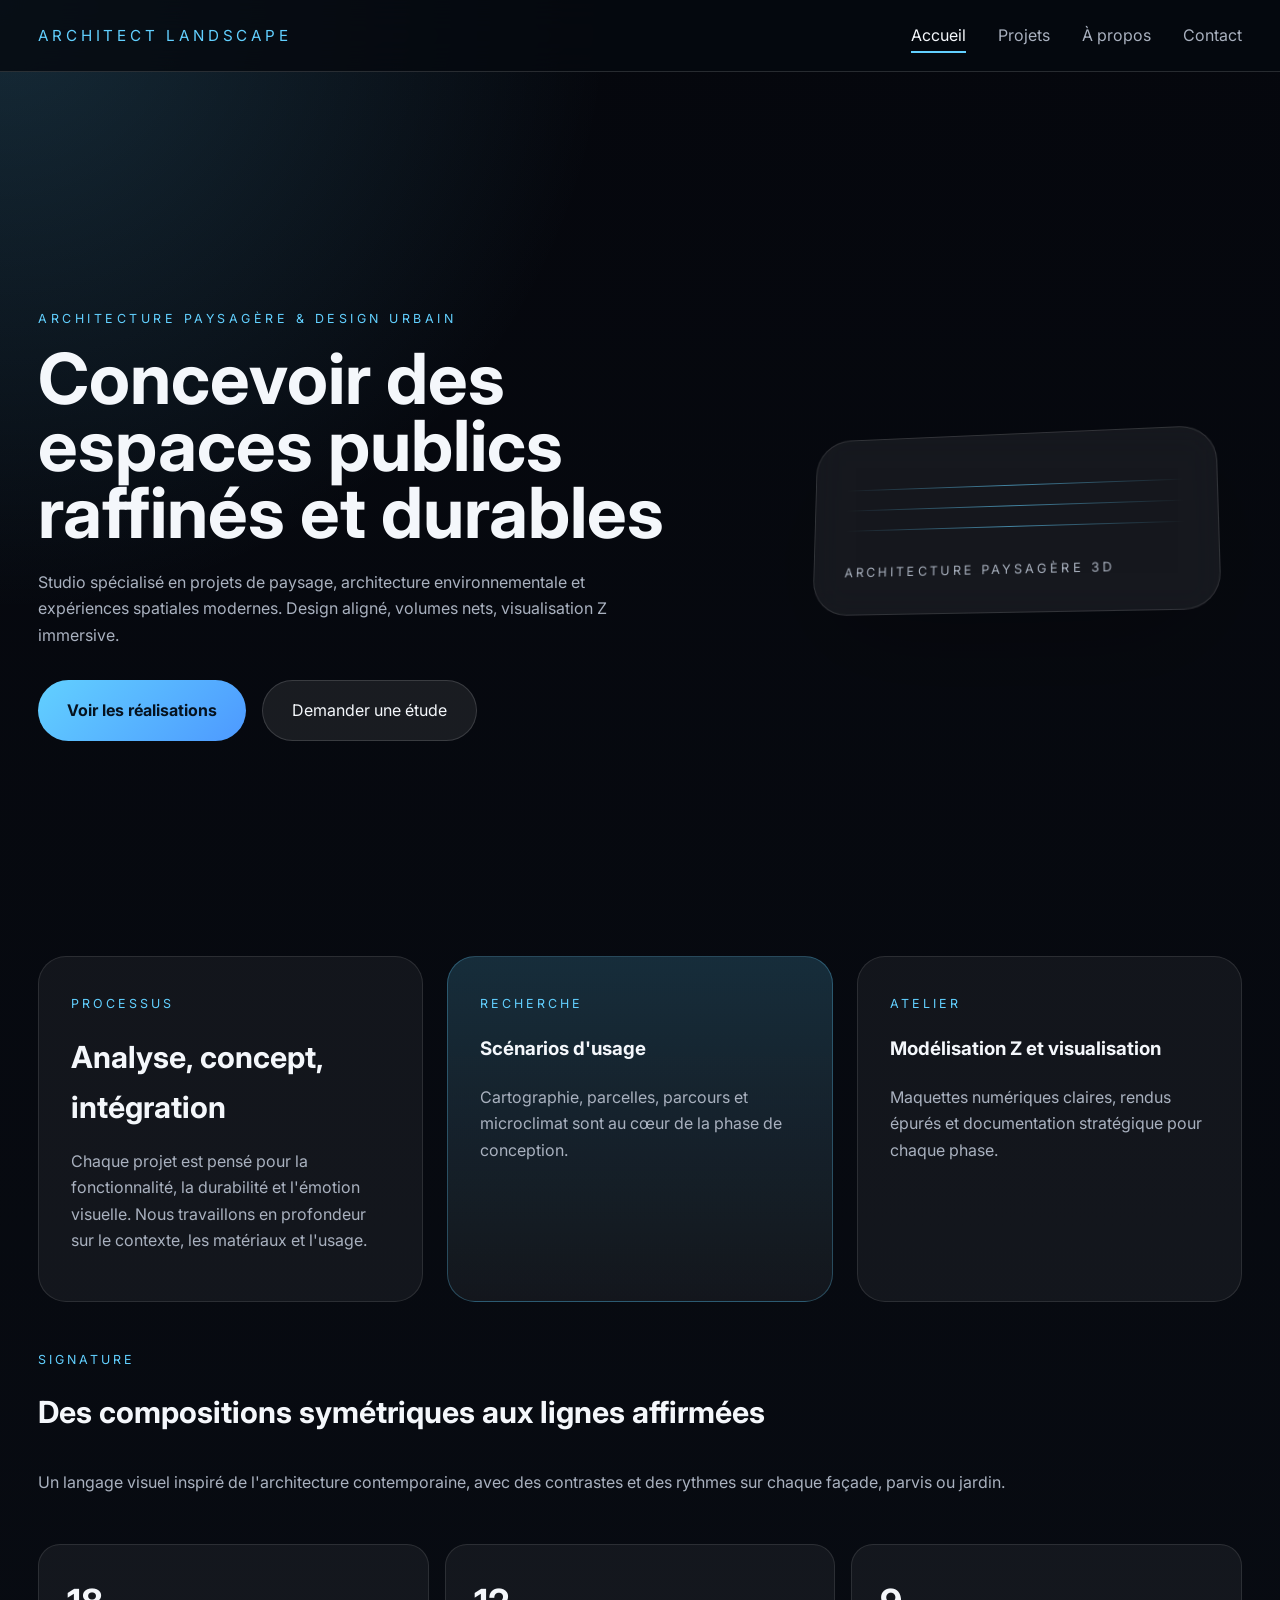
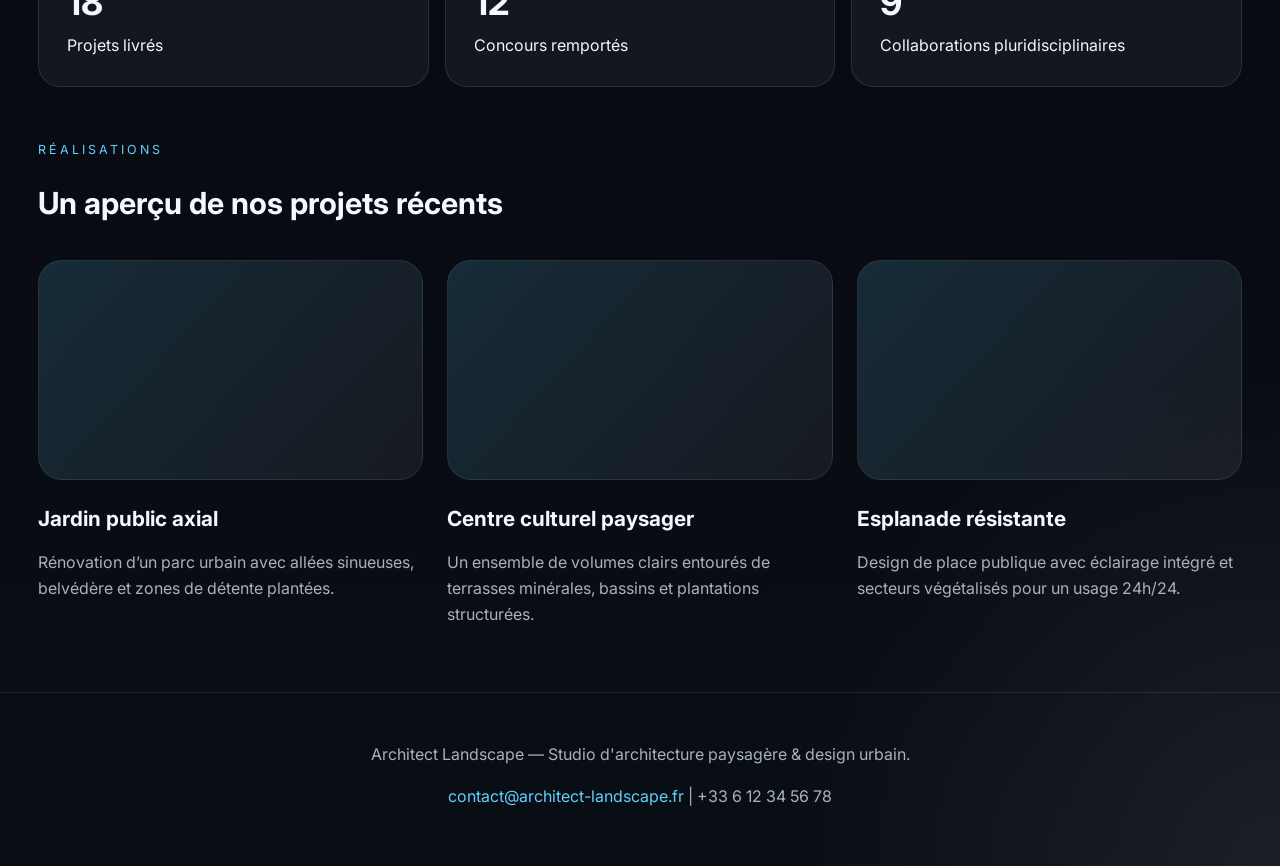
==== index.html @ 23eb5642 "Refonte portfolio Architect Landscape: design moderne, pages d'accueil, projets, à propos et contact" ====
<!DOCTYPE html>
<html lang="fr">
<head>
  <meta charset="UTF-8" />
  <meta name="viewport" content="width=device-width, initial-scale=1.0" />
  <title>Architect Landscape | Portfolio</title>
  <link rel="preconnect" href="https://fonts.googleapis.com" />
  <link rel="preconnect" href="https://fonts.gstatic.com" crossorigin />
  <link href="https://fonts.googleapis.com/css2?family=Inter:wght@400;500;600;700;800&display=swap" rel="stylesheet" />
  <link rel="stylesheet" href="css/style.css" />
</head>
<body>
  <header class="topbar">
    <div class="logo">Architect Landscape</div>
    <nav class="nav">
      <button class="nav-toggle" aria-label="Ouvrir le menu">Menu</button>
      <ul class="nav-links">
        <li><a href="index.html" class="active">Accueil</a></li>
        <li><a href="projets.html">Projets</a></li>
        <li><a href="about.html">À propos</a></li>
        <li><a href="contact.html">Contact</a></li>
      </ul>
    </nav>
  </header>

  <main>
    <section class="hero">
      <div class="hero-copy">
        <span class="eyebrow">Architecture paysagère & design urbain</span>
        <h1>Concevoir des espaces publics raffinés et durables</h1>
        <p>Studio spécialisé en projets de paysage, architecture environnementale et expériences spatiales modernes. Design aligné, volumes nets, visualisation Z immersive.</p>
        <div class="hero-actions">
          <a href="projets.html" class="btn btn-primary">Voir les réalisations</a>
          <a href="contact.html" class="btn btn-secondary">Demander une étude</a>
        </div>
      </div>

      <div class="hero-visual">
        <div class="visual-card glass-panel">
          <div class="visual-slice slice-top"></div>
          <div class="visual-slice slice-middle"></div>
          <div class="visual-slice slice-bottom"></div>
          <div class="visual-credits">Architecture paysagère 3D</div>
        </div>
      </div>
    </section>

    <section class="section section-grid">
      <div class="section-card">
        <span class="section-label">Processus</span>
        <h2>Analyse, concept, intégration</h2>
        <p>Chaque projet est pensé pour la fonctionnalité, la durabilité et l'émotion visuelle. Nous travaillons en profondeur sur le contexte, les matériaux et l'usage.</p>
      </div>
      <div class="section-card highlight">
        <span class="section-label">Recherche</span>
        <h3>Scénarios d'usage</h3>
        <p>Cartographie, parcelles, parcours et microclimat sont au cœur de la phase de conception.</p>
      </div>
      <div class="section-card">
        <span class="section-label">Atelier</span>
        <h3>Modélisation Z et visualisation</h3>
        <p>Maquettes numériques claires, rendus épurés et documentation stratégique pour chaque phase.</p>
      </div>
    </section>

    <section class="section section-highlight">
      <div class="section-intro">
        <span class="section-label">Signature</span>
        <h2>Des compositions symétriques aux lignes affirmées</h2>
        <p>Un langage visuel inspiré de l'architecture contemporaine, avec des contrastes et des rythmes sur chaque façade, parvis ou jardin.</p>
      </div>
      <div class="stats-grid">
        <div class="stat-card">
          <strong>18</strong>
          <span>Projets livrés</span>
        </div>
        <div class="stat-card">
          <strong>12</strong>
          <span>Concours remportés</span>
        </div>
        <div class="stat-card">
          <strong>9</strong>
          <span>Collaborations pluridisciplinaires</span>
        </div>
      </div>
    </section>

    <section class="section section-preview">
      <div class="section-header">
        <span class="section-label">Réalisations</span>
        <h2>Un aperçu de nos projets récents</h2>
      </div>
      <div class="preview-grid">
        <article class="preview-card">
          <div class="card-image"></div>
          <div class="card-content">
            <h3>Jardin public axial</h3>
            <p>Rénovation d’un parc urbain avec allées sinueuses, belvédère et zones de détente plantées.</p>
          </div>
        </article>
        <article class="preview-card">
          <div class="card-image"></div>
          <div class="card-content">
            <h3>Centre culturel paysager</h3>
            <p>Un ensemble de volumes clairs entourés de terrasses minérales, bassins et plantations structurées.</p>
          </div>
        </article>
        <article class="preview-card">
          <div class="card-image"></div>
          <div class="card-content">
            <h3>Esplanade résistante</h3>
            <p>Design de place publique avec éclairage intégré et secteurs végétalisés pour un usage 24h/24.</p>
          </div>
        </article>
      </div>
    </section>
  </main>

  <footer class="footer">
    <p>Architect Landscape — Studio d'architecture paysagère & design urbain.</p>
    <p><a href="contact.html">contact@architect-landscape.fr</a> | +33 6 12 34 56 78</p>
  </footer>

  <script src="js/script.js"></script>
</body>
</html>
---- css/style.css ----
:root {
  color-scheme: dark;
  --bg: #06090f;
  --surface: rgba(255, 255, 255, 0.07);
  --surface-strong: rgba(255, 255, 255, 0.12);
  --text: #f4f7fb;
  --muted: #a9b1bf;
  --accent: #62d0ff;
  --accent-soft: rgba(98, 208, 255, 0.16);
  --border: rgba(255, 255, 255, 0.14);
  --shadow: 0 34px 120px rgba(0, 0, 0, 0.25);
  font-family: 'Inter', system-ui, sans-serif;
}

* {
  box-sizing: border-box;
}

html {
  scroll-behavior: smooth;
}

body {
  margin: 0;
  min-height: 100vh;
  background: radial-gradient(circle at top left, rgba(98, 208, 255, 0.18), transparent 22%),
    radial-gradient(circle at bottom right, rgba(255, 255, 255, 0.08), transparent 18%),
    linear-gradient(180deg, #05070d 0%, #090d14 100%);
  color: var(--text);
  line-height: 1.65;
}

img {
  display: block;
  max-width: 100%;
}

button,
input,
textarea,
a {
  font: inherit;
}

a {
  color: inherit;
  text-decoration: none;
}

button {
  border: none;
  cursor: pointer;
}

.topbar {
  position: sticky;
  top: 0;
  z-index: 20;
  display: flex;
  justify-content: space-between;
  align-items: center;
  gap: 1rem;
  padding: 1.4rem 2.4rem;
  backdrop-filter: blur(18px);
  background: rgba(6, 9, 15, 0.82);
  border-bottom: 1px solid var(--border);
}

.logo {
  font-size: 0.95rem;
  letter-spacing: 0.25em;
  text-transform: uppercase;
  color: var(--accent);
}

.nav {
  display: flex;
  align-items: center;
  gap: 1rem;
}

.nav-toggle {
  display: none;
  padding: 0.8rem 1rem;
  background: rgba(255, 255, 255, 0.08);
  color: var(--text);
  border-radius: 999px;
}

.nav-links {
  display: flex;
  align-items: center;
  gap: 2rem;
  list-style: none;
  margin: 0;
  padding: 0;
}

.nav-links a {
  position: relative;
  color: var(--muted);
  transition: color 0.3s ease;
}

.nav-links a:hover,
.nav-links a.active {
  color: var(--text);
}

.nav-links a.active::after,
.nav-links a:hover::after {
  content: '';
  position: absolute;
  left: 0;
  right: 0;
  bottom: -0.5rem;
  height: 2px;
  background: var(--accent);
}

main {
  padding: 2rem 2.4rem 4rem;
}

.hero,
.page-hero {
  display: grid;
  grid-template-columns: 1.2fr 0.8fr;
  align-items: center;
  gap: 3rem;
  min-height: calc(100vh - 96px);
  padding-top: 2rem;
}

.hero-copy {
  max-width: 640px;
}

.hero h1,
.page-hero h1 {
  font-size: clamp(2.8rem, 6vw, 4.4rem);
  line-height: 0.95;
  margin: 1rem 0 1.4rem;
}

.eyebrow {
  display: inline-block;
  text-transform: uppercase;
  letter-spacing: 0.28em;
  color: var(--accent);
  font-size: 0.78rem;
}

.hero p,
.page-hero p {
  color: var(--muted);
  max-width: 42rem;
}

.hero-actions {
  display: flex;
  flex-wrap: wrap;
  gap: 1rem;
  margin-top: 2rem;
}

.btn {
  display: inline-flex;
  align-items: center;
  justify-content: center;
  padding: 1rem 1.8rem;
  border-radius: 999px;
  transition: transform 0.3s ease, box-shadow 0.3s ease;
}

.btn:hover {
  transform: translateY(-2px);
}

.btn-primary {
  background: linear-gradient(135deg, var(--accent), #4d99ff);
  color: #06121f;
  font-weight: 700;
}

.btn-secondary {
  background: rgba(255, 255, 255, 0.08);
  border: 1px solid rgba(255, 255, 255, 0.14);
  color: var(--text);
}

.hero-visual {
  display: flex;
  justify-content: center;
  align-items: center;
}

.visual-card {
  position: relative;
  width: min(100%, 410px);
  padding: 2rem;
  border-radius: 36px;
  background: linear-gradient(180deg, rgba(7, 10, 16, 0.96), rgba(7, 10, 16, 0.7));
  border: 1px solid rgba(255, 255, 255, 0.12);
  box-shadow: var(--shadow);
  transform: perspective(1200px) rotateX(10deg) rotateY(-10deg);
}

.visual-slice {
  height: 1px;
  margin: 1.25rem 0;
  background: linear-gradient(90deg, transparent, rgba(98, 208, 255, 0.6), transparent);
}

.visual-credits {
  margin-top: 2rem;
  text-transform: uppercase;
  letter-spacing: 0.24em;
  font-size: 0.8rem;
  color: var(--muted);
}

.glass-panel {
  background: rgba(255, 255, 255, 0.06);
  border: 1px solid rgba(255, 255, 255, 0.12);
  backdrop-filter: blur(18px);
}

.section {
  margin-top: 3rem;
}

.section-grid {
  display: grid;
  grid-template-columns: repeat(3, minmax(0, 1fr));
  gap: 1.5rem;
}

.section-card,
.about-card,
.project-card,
.contact-details {
  padding: 2rem;
  border-radius: 28px;
  background: rgba(255, 255, 255, 0.05);
  border: 1px solid rgba(255, 255, 255, 0.1);
}

.highlight {
  background: linear-gradient(180deg, rgba(98, 208, 255, 0.18), rgba(255, 255, 255, 0.05));
  border-color: rgba(98, 208, 255, 0.28);
}

.section-label {
  display: inline-flex;
  text-transform: uppercase;
  letter-spacing: 0.24em;
  color: var(--accent);
  font-size: 0.78rem;
}

.section h2,
.project-card h3,
.about-card h2,
.contact-details h2 {
  margin: 1rem 0 1rem;
  font-size: 1.9rem;
}

.section p,
.project-card p,
.about-card p {
  color: var(--muted);
}

.stats-grid {
  display: grid;
  grid-template-columns: repeat(3, minmax(0, 1fr));
  gap: 1rem;
  margin-top: 2rem;
}

.stat-card {
  padding: 1.75rem;
  border-radius: 22px;
  background: rgba(255, 255, 255, 0.05);
  border: 1px solid rgba(255, 255, 255, 0.1);
}

.stat-card strong {
  display: block;
  font-size: 2.25rem;
  color: var(--text);
}

.preview-grid,
.projects-grid {
  display: grid;
  grid-template-columns: repeat(3, minmax(0, 1fr));
  gap: 1.5rem;
  margin-top: 2rem;
}

.preview-card,
.project-card {
  overflow: hidden;
  display: flex;
  flex-direction: column;
  gap: 1.4rem;
  min-height: 340px;
}

.card-image,
.project-media {
  min-height: 220px;
  background: linear-gradient(135deg, rgba(98, 208, 255, 0.16), rgba(255, 255, 255, 0.06));
  border-radius: 24px;
  border: 1px solid rgba(255, 255, 255, 0.08);
}

.card-content h3,
.project-body h3 {
  margin: 0;
  font-size: 1.3rem;
}

.card-content p,
.project-body p {
  margin: 0.75rem 0 0;
  color: var(--muted);
}

.section-feature,
.section-contact,
.section-team {
  margin-top: 3rem;
  display: grid;
  grid-template-columns: 1.1fr 0.9fr;
  gap: 2rem;
}

.section-intro {
  display: flex;
  flex-direction: column;
  justify-content: center;
}

.contact-form {
  display: grid;
  gap: 1rem;
}

.contact-form label {
  display: grid;
  gap: 0.75rem;
  color: var(--text);
}

.contact-form input,
.contact-form textarea {
  background: rgba(255, 255, 255, 0.05);
  border: 1px solid rgba(255, 255, 255, 0.12);
  border-radius: 18px;
  color: var(--text);
  padding: 1rem 1.1rem;
  outline: none;
}

.contact-form input::placeholder,
.contact-form textarea::placeholder {
  color: rgba(255, 255, 255, 0.45);
}

.footer {
  padding: 2rem 2.4rem 2.5rem;
  text-align: center;
  border-top: 1px solid rgba(255, 255, 255, 0.08);
  color: var(--muted);
}

.footer a {
  color: var(--accent);
}

.page-hero {
  padding: 6rem 0 4rem;
  min-height: 55vh;
  border-radius: 36px;
  background: rgba(255, 255, 255, 0.05);
  border: 1px solid rgba(255, 255, 255, 0.1);
}

.page-hero-light {
  background: rgba(255, 255, 255, 0.09);
  color: var(--text);
}

.page-hero-dark {
  background: linear-gradient(180deg, rgba(5, 6, 11, 0.95), rgba(4, 7, 12, 0.92));
}

@media (max-width: 1100px) {
  .hero,
  .section-feature,
  .page-hero,
  .section-team {
    grid-template-columns: 1fr;
  }

  .section-grid,
  .stats-grid,
  .preview-grid,
  .projects-grid {
    grid-template-columns: 1fr;
  }
}

@media (max-width: 780px) {
  .topbar {
    flex-wrap: wrap;
    padding: 1rem 1.5rem;
  }

  .nav-toggle {
    display: inline-flex;
  }

  .nav-links {
    display: none;
    width: 100%;
    flex-direction: column;
    gap: 0.8rem;
    margin-top: 1rem;
  }

  .nav-links.show {
    display: flex;
  }

  .topbar {
    justify-content: space-between;
  }

  main {
    padding: 1.5rem 1.5rem 3rem;
  }

  .hero h1,
  .page-hero h1 {
    font-size: clamp(2.4rem, 8vw, 3.2rem);
  }
}
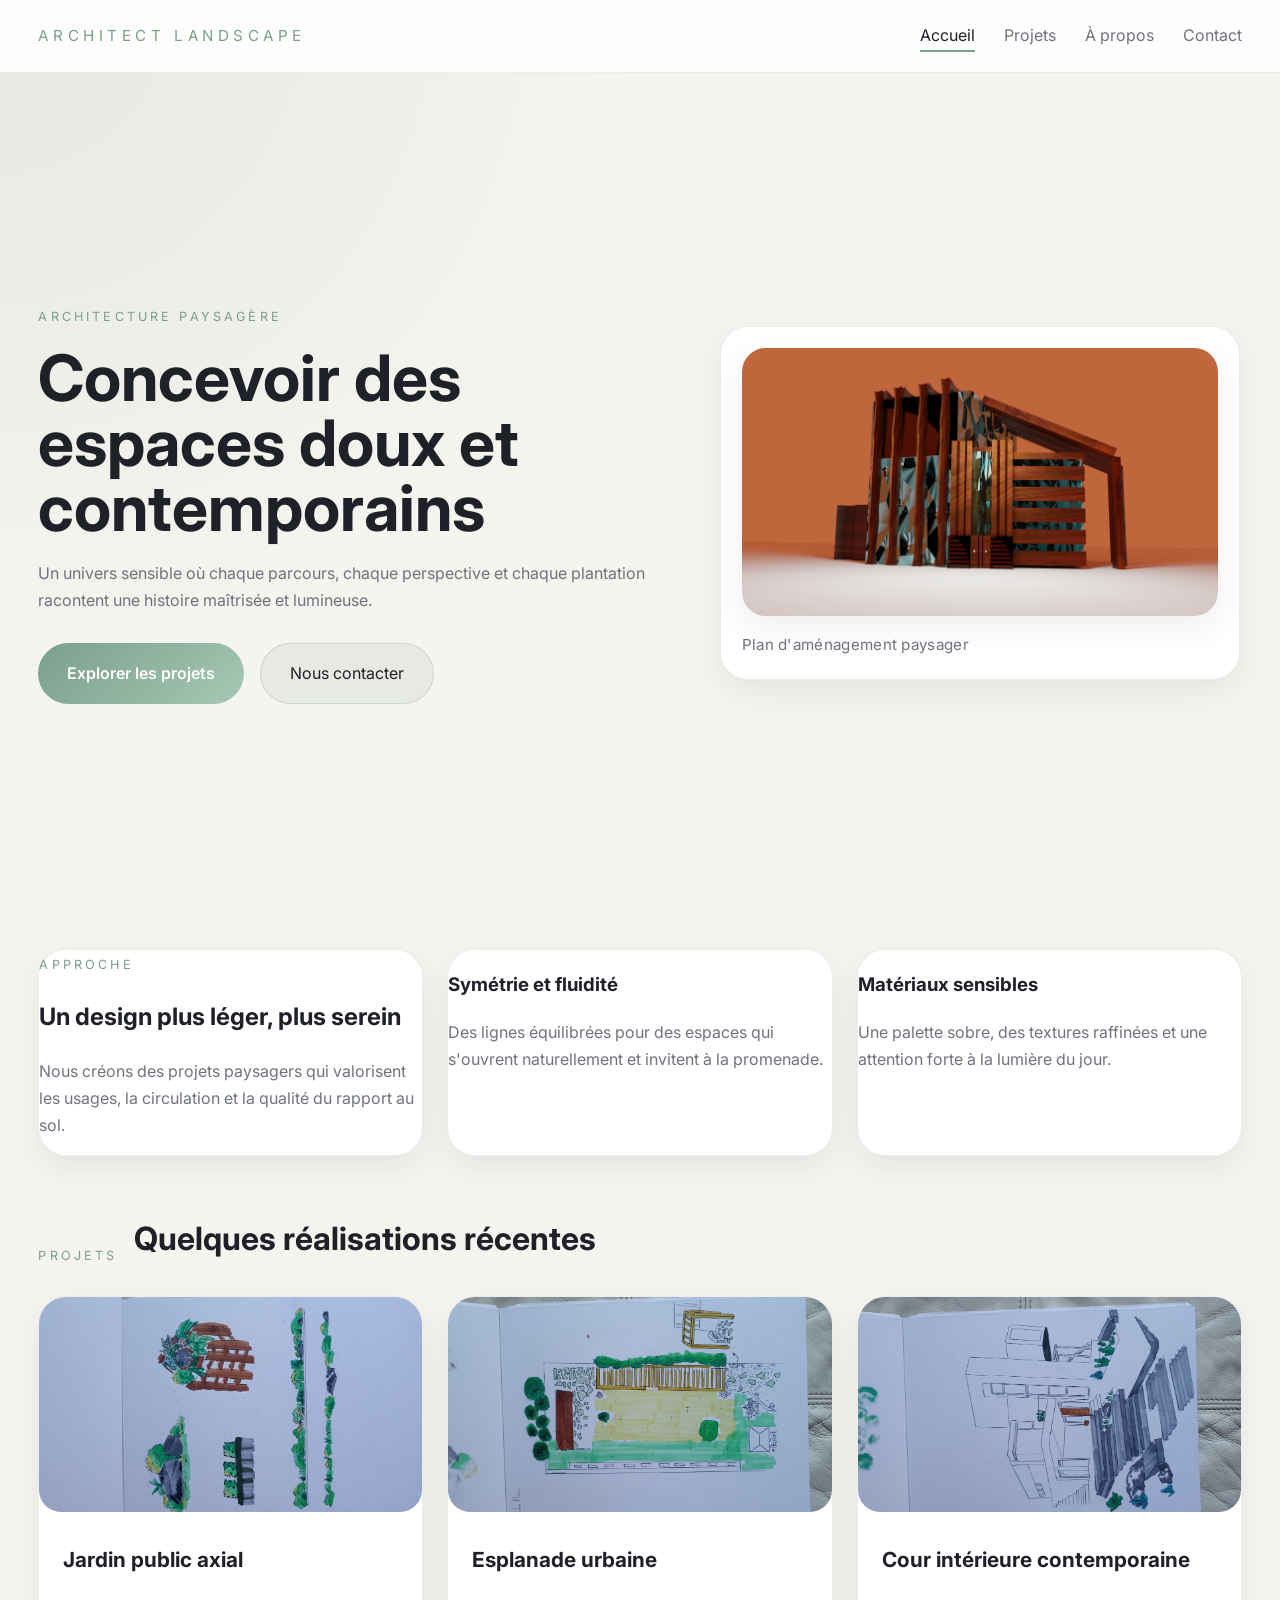
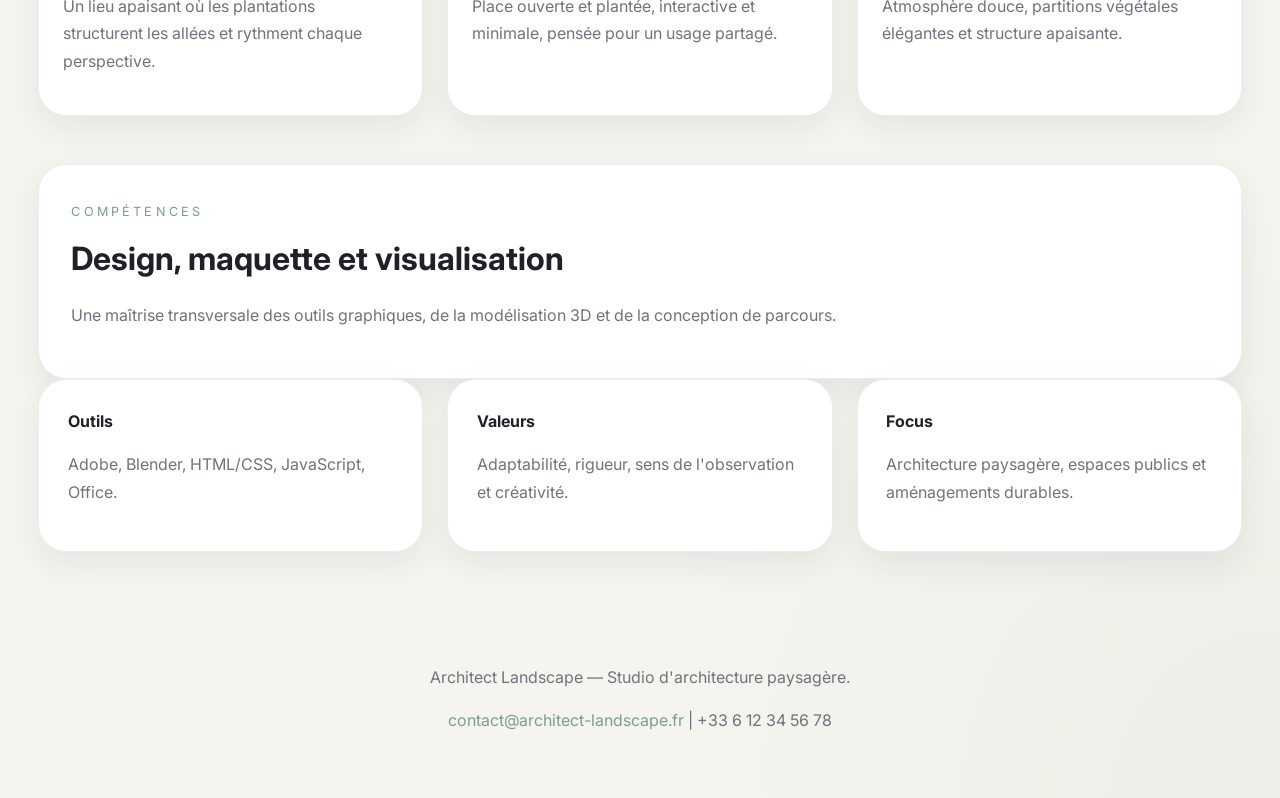
==== commit d515aa3c: "Intégration des anciens éléments et refonte soft, plus légère du site Architect Landscape" ====
--- a/index.html
+++ b/index.html
@@ -1,4 +1,4 @@
-<!DOCTYPE html>
+﻿<!DOCTYPE html>
 <html lang="fr">
 <head>
   <meta charset="UTF-8" />
@@ -13,7 +13,7 @@
   <header class="topbar">
     <div class="logo">Architect Landscape</div>
     <nav class="nav">
-      <button class="nav-toggle" aria-label="Ouvrir le menu">Menu</button>
+      <button class="nav-toggle" aria-label="Ouvrir le menu">☰</button>
       <ul class="nav-links">
         <li><a href="index.html" class="active">Accueil</a></li>
         <li><a href="projets.html">Projets</a></li>
@@ -26,98 +26,93 @@
   <main>
     <section class="hero">
       <div class="hero-copy">
-        <span class="eyebrow">Architecture paysagère & design urbain</span>
-        <h1>Concevoir des espaces publics raffinés et durables</h1>
-        <p>Studio spécialisé en projets de paysage, architecture environnementale et expériences spatiales modernes. Design aligné, volumes nets, visualisation Z immersive.</p>
+        <span class="eyebrow">Architecture paysagère</span>
+        <h1>Concevoir des espaces doux et contemporains</h1>
+        <p>Un univers sensible où chaque parcours, chaque perspective et chaque plantation racontent une histoire maîtrisée et lumineuse.</p>
         <div class="hero-actions">
-          <a href="projets.html" class="btn btn-primary">Voir les réalisations</a>
-          <a href="contact.html" class="btn btn-secondary">Demander une étude</a>
+          <a href="projets.html" class="btn btn-primary">Explorer les projets</a>
+          <a href="contact.html" class="btn btn-secondary">Nous contacter</a>
         </div>
       </div>
-
       <div class="hero-visual">
-        <div class="visual-card glass-panel">
-          <div class="visual-slice slice-top"></div>
-          <div class="visual-slice slice-middle"></div>
-          <div class="visual-slice slice-bottom"></div>
-          <div class="visual-credits">Architecture paysagère 3D</div>
+        <div class="visual-card soft-card">
+          <img src="images/plan1.png" alt="Plan architectural" />
+          <div class="visual-caption">Plan d'aménagement paysager</div>
         </div>
       </div>
     </section>
 
-    <section class="section section-grid">
-      <div class="section-card">
-        <span class="section-label">Processus</span>
-        <h2>Analyse, concept, intégration</h2>
-        <p>Chaque projet est pensé pour la fonctionnalité, la durabilité et l'émotion visuelle. Nous travaillons en profondeur sur le contexte, les matériaux et l'usage.</p>
+    <section class="section intro-grid">
+      <article class="card soft-card">
+        <span class="section-label">Approche</span>
+        <h2>Un design plus léger, plus serein</h2>
+        <p>Nous créons des projets paysagers qui valorisent les usages, la circulation et la qualité du rapport au sol.</p>
+      </article>
+      <article class="card">
+        <h3>Symétrie et fluidité</h3>
+        <p>Des lignes équilibrées pour des espaces qui s'ouvrent naturellement et invitent à la promenade.</p>
+      </article>
+      <article class="card">
+        <h3>Matériaux sensibles</h3>
+        <p>Une palette sobre, des textures raffinées et une attention forte à la lumière du jour.</p>
+      </article>
+    </section>
+
+    <section class="section">
+      <div class="section-header">
+        <span class="section-label">Projets</span>
+        <h2>Quelques réalisations récentes</h2>
       </div>
-      <div class="section-card highlight">
-        <span class="section-label">Recherche</span>
-        <h3>Scénarios d'usage</h3>
-        <p>Cartographie, parcelles, parcours et microclimat sont au cœur de la phase de conception.</p>
-      </div>
-      <div class="section-card">
-        <span class="section-label">Atelier</span>
-        <h3>Modélisation Z et visualisation</h3>
-        <p>Maquettes numériques claires, rendus épurés et documentation stratégique pour chaque phase.</p>
+      <div class="project-grid">
+        <article class="project-card">
+          <img src="images/Paysage1.jpg" alt="Jardin public" />
+          <div class="project-body">
+            <h3>Jardin public axial</h3>
+            <p>Un lieu apaisant où les plantations structurent les allées et rythment chaque perspective.</p>
+          </div>
+        </article>
+        <article class="project-card">
+          <img src="images/Paysage2.jpg" alt="Esplanade urbaine" />
+          <div class="project-body">
+            <h3>Esplanade urbaine</h3>
+            <p>Place ouverte et plantée, interactive et minimale, pensée pour un usage partagé.</p>
+          </div>
+        </article>
+        <article class="project-card">
+          <img src="images/paysage3.jpg" alt="Cour intérieure" />
+          <div class="project-body">
+            <h3>Cour intérieure contemporaine</h3>
+            <p>Atmosphère douce, partitions végétales élégantes et structure apaisante.</p>
+          </div>
+        </article>
       </div>
     </section>
 
-    <section class="section section-highlight">
-      <div class="section-intro">
-        <span class="section-label">Signature</span>
-        <h2>Des compositions symétriques aux lignes affirmées</h2>
-        <p>Un langage visuel inspiré de l'architecture contemporaine, avec des contrastes et des rythmes sur chaque façade, parvis ou jardin.</p>
+    <section class="section section-skillset">
+      <div class="skill-card soft-card">
+        <span class="section-label">Compétences</span>
+        <h2>Design, maquette et visualisation</h2>
+        <p>Une maîtrise transversale des outils graphiques, de la modélisation 3D et de la conception de parcours.</p>
       </div>
-      <div class="stats-grid">
-        <div class="stat-card">
-          <strong>18</strong>
-          <span>Projets livrés</span>
+      <div class="skill-list">
+        <div class="skill-item">
+          <strong>Outils</strong>
+          <p>Adobe, Blender, HTML/CSS, JavaScript, Office.</p>
         </div>
-        <div class="stat-card">
-          <strong>12</strong>
-          <span>Concours remportés</span>
+        <div class="skill-item">
+          <strong>Valeurs</strong>
+          <p>Adaptabilité, rigueur, sens de l'observation et créativité.</p>
         </div>
-        <div class="stat-card">
-          <strong>9</strong>
-          <span>Collaborations pluridisciplinaires</span>
+        <div class="skill-item">
+          <strong>Focus</strong>
+          <p>Architecture paysagère, espaces publics et aménagements durables.</p>
         </div>
-      </div>
-    </section>
-
-    <section class="section section-preview">
-      <div class="section-header">
-        <span class="section-label">Réalisations</span>
-        <h2>Un aperçu de nos projets récents</h2>
-      </div>
-      <div class="preview-grid">
-        <article class="preview-card">
-          <div class="card-image"></div>
-          <div class="card-content">
-            <h3>Jardin public axial</h3>
-            <p>Rénovation d’un parc urbain avec allées sinueuses, belvédère et zones de détente plantées.</p>
-          </div>
-        </article>
-        <article class="preview-card">
-          <div class="card-image"></div>
-          <div class="card-content">
-            <h3>Centre culturel paysager</h3>
-            <p>Un ensemble de volumes clairs entourés de terrasses minérales, bassins et plantations structurées.</p>
-          </div>
-        </article>
-        <article class="preview-card">
-          <div class="card-image"></div>
-          <div class="card-content">
-            <h3>Esplanade résistante</h3>
-            <p>Design de place publique avec éclairage intégré et secteurs végétalisés pour un usage 24h/24.</p>
-          </div>
-        </article>
       </div>
     </section>
   </main>
 
   <footer class="footer">
-    <p>Architect Landscape — Studio d'architecture paysagère & design urbain.</p>
+    <p>Architect Landscape — Studio d'architecture paysagère.</p>
     <p><a href="contact.html">contact@architect-landscape.fr</a> | +33 6 12 34 56 78</p>
   </footer>
 
--- a/css/style.css
+++ b/css/style.css
@@ -1,14 +1,17 @@
-:root {
-  color-scheme: dark;
-  --bg: #06090f;
-  --surface: rgba(255, 255, 255, 0.07);
-  --surface-strong: rgba(255, 255, 255, 0.12);
-  --text: #f4f7fb;
-  --muted: #a9b1bf;
-  --accent: #62d0ff;
-  --accent-soft: rgba(98, 208, 255, 0.16);
-  --border: rgba(255, 255, 255, 0.14);
-  --shadow: 0 34px 120px rgba(0, 0, 0, 0.25);
+﻿:root {
+  color-scheme: light;
+  --bg: #f6f4ef;
+  --surface: #ffffff;
+  --surface-soft: rgba(255, 255, 255, 0.9);
+  --text: #1f2129;
+  --muted: #6f737d;
+  --accent: #7a9f8b;
+  --accent-soft: #e7f1ea;
+  --border: rgba(31, 33, 41, 0.08);
+  --shadow: 0 14px 45px rgba(42, 48, 63, 0.12);
+  --shadow-soft: 0 12px 32px rgba(38, 45, 62, 0.08);
+  --radius: 28px;
+  --radius-sm: 18px;
   font-family: 'Inter', system-ui, sans-serif;
 }
 
@@ -23,16 +26,22 @@
 body {
   margin: 0;
   min-height: 100vh;
-  background: radial-gradient(circle at top left, rgba(98, 208, 255, 0.18), transparent 22%),
-    radial-gradient(circle at bottom right, rgba(255, 255, 255, 0.08), transparent 18%),
-    linear-gradient(180deg, #05070d 0%, #090d14 100%);
-  color: var(--text);
-  line-height: 1.65;
+  background: radial-gradient(circle at top left, rgba(122, 159, 139, 0.14), transparent 24%),
+    radial-gradient(circle at bottom right, rgba(169, 192, 173, 0.12), transparent 24%),
+    var(--bg);
+  color: var(--text);
+  line-height: 1.7;
 }
 
 img {
   display: block;
   max-width: 100%;
+  border-radius: 22px;
+}
+
+a {
+  color: inherit;
+  text-decoration: none;
 }
 
 button,
@@ -42,11 +51,6 @@
   font: inherit;
 }
 
-a {
-  color: inherit;
-  text-decoration: none;
-}
-
 button {
   border: none;
   cursor: pointer;
@@ -57,18 +61,18 @@
   top: 0;
   z-index: 20;
   display: flex;
+  align-items: center;
   justify-content: space-between;
-  align-items: center;
   gap: 1rem;
   padding: 1.4rem 2.4rem;
+  background: rgba(255, 255, 255, 0.88);
   backdrop-filter: blur(18px);
-  background: rgba(6, 9, 15, 0.82);
-  border-bottom: 1px solid var(--border);
+  border-bottom: 1px solid rgba(31, 33, 41, 0.08);
 }
 
 .logo {
   font-size: 0.95rem;
-  letter-spacing: 0.25em;
+  letter-spacing: 0.3em;
   text-transform: uppercase;
   color: var(--accent);
 }
@@ -81,16 +85,16 @@
 
 .nav-toggle {
   display: none;
-  padding: 0.8rem 1rem;
-  background: rgba(255, 255, 255, 0.08);
-  color: var(--text);
+  padding: 0.75rem 1rem;
+  background: rgba(255, 255, 255, 0.95);
   border-radius: 999px;
+  box-shadow: var(--shadow-soft);
 }
 
 .nav-links {
   display: flex;
   align-items: center;
-  gap: 2rem;
+  gap: 1.8rem;
   list-style: none;
   margin: 0;
   padding: 0;
@@ -99,7 +103,7 @@
 .nav-links a {
   position: relative;
   color: var(--muted);
-  transition: color 0.3s ease;
+  transition: color 0.25s ease;
 }
 
 .nav-links a:hover,
@@ -113,7 +117,7 @@
   position: absolute;
   left: 0;
   right: 0;
-  bottom: -0.5rem;
+  bottom: -0.4rem;
   height: 2px;
   background: var(--accent);
 }
@@ -125,43 +129,47 @@
 .hero,
 .page-hero {
   display: grid;
-  grid-template-columns: 1.2fr 0.8fr;
-  align-items: center;
-  gap: 3rem;
-  min-height: calc(100vh - 96px);
-  padding-top: 2rem;
+  grid-template-columns: 1.1fr 0.9fr;
+  align-items: center;
+  gap: 2.5rem;
+  min-height: calc(100vh - 104px);
+  margin-bottom: 2.5rem;
 }
 
 .hero-copy {
-  max-width: 640px;
+  max-width: 620px;
 }
 
 .hero h1,
 .page-hero h1 {
-  font-size: clamp(2.8rem, 6vw, 4.4rem);
-  line-height: 0.95;
-  margin: 1rem 0 1.4rem;
-}
-
-.eyebrow {
-  display: inline-block;
+  font-size: clamp(2.8rem, 5vw, 4.4rem);
+  line-height: 1.02;
+  margin: 1rem 0 1.2rem;
+}
+
+.eyebrow,
+.section-label {
+  display: inline-flex;
   text-transform: uppercase;
-  letter-spacing: 0.28em;
+  letter-spacing: 0.25em;
   color: var(--accent);
-  font-size: 0.78rem;
+  font-size: 0.79rem;
 }
 
 .hero p,
-.page-hero p {
+.page-hero p,
+.section p,
+.project-body p,
+.skill-item p {
   color: var(--muted);
-  max-width: 42rem;
+  max-width: 48rem;
 }
 
 .hero-actions {
   display: flex;
   flex-wrap: wrap;
   gap: 1rem;
-  margin-top: 2rem;
+  margin-top: 1.8rem;
 }
 
 .btn {
@@ -170,7 +178,7 @@
   justify-content: center;
   padding: 1rem 1.8rem;
   border-radius: 999px;
-  transition: transform 0.3s ease, box-shadow 0.3s ease;
+  transition: transform 0.25s ease, box-shadow 0.25s ease, background 0.25s ease;
 }
 
 .btn:hover {
@@ -178,15 +186,31 @@
 }
 
 .btn-primary {
-  background: linear-gradient(135deg, var(--accent), #4d99ff);
-  color: #06121f;
-  font-weight: 700;
+  background: linear-gradient(135deg, var(--accent), #a6c8b5);
+  color: #ffffff;
+  font-weight: 600;
 }
 
 .btn-secondary {
-  background: rgba(255, 255, 255, 0.08);
-  border: 1px solid rgba(255, 255, 255, 0.14);
-  color: var(--text);
+  background: rgba(122, 159, 139, 0.12);
+  border: 1px solid rgba(122, 159, 139, 0.24);
+  color: var(--text);
+}
+
+.hero-visual .visual-card,
+.card,
+.soft-card,
+.project-card,
+.contact-details,
+.contact-form,
+.skill-card,
+.skill-item,
+.about-card,
+.section-intro {
+  background: var(--surface);
+  border: 1px solid var(--border);
+  box-shadow: var(--shadow-soft);
+  border-radius: var(--radius);
 }
 
 .hero-visual {
@@ -196,156 +220,116 @@
 }
 
 .visual-card {
-  position: relative;
-  width: min(100%, 410px);
-  padding: 2rem;
-  border-radius: 36px;
-  background: linear-gradient(180deg, rgba(7, 10, 16, 0.96), rgba(7, 10, 16, 0.7));
-  border: 1px solid rgba(255, 255, 255, 0.12);
-  box-shadow: var(--shadow);
-  transform: perspective(1200px) rotateX(10deg) rotateY(-10deg);
-}
-
-.visual-slice {
-  height: 1px;
-  margin: 1.25rem 0;
-  background: linear-gradient(90deg, transparent, rgba(98, 208, 255, 0.6), transparent);
-}
-
-.visual-credits {
-  margin-top: 2rem;
-  text-transform: uppercase;
-  letter-spacing: 0.24em;
-  font-size: 0.8rem;
+  width: 100%;
+  max-width: 520px;
+  padding: 1.3rem;
+}
+
+.visual-card img {
+  border-radius: 24px;
+  box-shadow: var(--shadow-soft);
+}
+
+.visual-caption {
+  margin-top: 1rem;
+  font-size: 0.95rem;
+  letter-spacing: 0.02em;
   color: var(--muted);
-}
-
-.glass-panel {
-  background: rgba(255, 255, 255, 0.06);
-  border: 1px solid rgba(255, 255, 255, 0.12);
-  backdrop-filter: blur(18px);
 }
 
 .section {
   margin-top: 3rem;
 }
 
-.section-grid {
+.section-header {
+  display: flex;
+  align-items: flex-end;
+  gap: 1rem;
+  margin-bottom: 1.8rem;
+}
+
+.section-header h2,
+.section-intro h2,
+.project-body h3,
+.skill-card h2,
+.about-card h2,
+.about-card h3,
+.contact-details h2 {
+  margin: 0.5rem 0 0;
+  font-size: 2rem;
+}
+
+.intro-grid,
+.project-grid,
+.skill-list,
+.projects-grid,
+.about-grid,
+.section-contact {
   display: grid;
+  gap: 1.5rem;
+}
+
+.intro-grid {
   grid-template-columns: repeat(3, minmax(0, 1fr));
-  gap: 1.5rem;
-}
-
-.section-card,
-.about-card,
-.project-card,
+}
+
+.project-grid,
+.projects-grid {
+  grid-template-columns: repeat(3, minmax(0, 1fr));
+}
+
+.project-card {
+  overflow: hidden;
+}
+
+.project-body {
+  padding: 1.25rem 1.5rem 1.5rem;
+}
+
+.project-body h3 {
+  margin: 0.6rem 0 0.9rem;
+  font-size: 1.3rem;
+}
+
+.section-skillset {
+  margin-top: 3rem;
+}
+
+.skill-card {
+  padding: 2rem;
+}
+
+.skill-list {
+  grid-template-columns: repeat(3, minmax(0, 1fr));
+}
+
+.skill-item {
+  padding: 1.8rem;
+}
+
+.skill-item strong {
+  display: block;
+  margin-bottom: 0.8rem;
+  color: var(--text);
+}
+
+.section-contact {
+  grid-template-columns: 1fr 1.1fr;
+  align-items: start;
+}
+
 .contact-details {
   padding: 2rem;
-  border-radius: 28px;
-  background: rgba(255, 255, 255, 0.05);
-  border: 1px solid rgba(255, 255, 255, 0.1);
-}
-
-.highlight {
-  background: linear-gradient(180deg, rgba(98, 208, 255, 0.18), rgba(255, 255, 255, 0.05));
-  border-color: rgba(98, 208, 255, 0.28);
-}
-
-.section-label {
-  display: inline-flex;
-  text-transform: uppercase;
-  letter-spacing: 0.24em;
-  color: var(--accent);
-  font-size: 0.78rem;
-}
-
-.section h2,
-.project-card h3,
-.about-card h2,
-.contact-details h2 {
-  margin: 1rem 0 1rem;
-  font-size: 1.9rem;
-}
-
-.section p,
-.project-card p,
-.about-card p {
+}
+
+.contact-details p,
+.contact-details a {
+  margin: 0.9rem 0 0;
   color: var(--muted);
 }
 
-.stats-grid {
-  display: grid;
-  grid-template-columns: repeat(3, minmax(0, 1fr));
-  gap: 1rem;
-  margin-top: 2rem;
-}
-
-.stat-card {
-  padding: 1.75rem;
-  border-radius: 22px;
-  background: rgba(255, 255, 255, 0.05);
-  border: 1px solid rgba(255, 255, 255, 0.1);
-}
-
-.stat-card strong {
-  display: block;
-  font-size: 2.25rem;
-  color: var(--text);
-}
-
-.preview-grid,
-.projects-grid {
-  display: grid;
-  grid-template-columns: repeat(3, minmax(0, 1fr));
-  gap: 1.5rem;
-  margin-top: 2rem;
-}
-
-.preview-card,
-.project-card {
-  overflow: hidden;
-  display: flex;
-  flex-direction: column;
-  gap: 1.4rem;
-  min-height: 340px;
-}
-
-.card-image,
-.project-media {
-  min-height: 220px;
-  background: linear-gradient(135deg, rgba(98, 208, 255, 0.16), rgba(255, 255, 255, 0.06));
-  border-radius: 24px;
-  border: 1px solid rgba(255, 255, 255, 0.08);
-}
-
-.card-content h3,
-.project-body h3 {
-  margin: 0;
-  font-size: 1.3rem;
-}
-
-.card-content p,
-.project-body p {
-  margin: 0.75rem 0 0;
-  color: var(--muted);
-}
-
-.section-feature,
-.section-contact,
-.section-team {
-  margin-top: 3rem;
-  display: grid;
-  grid-template-columns: 1.1fr 0.9fr;
-  gap: 2rem;
-}
-
-.section-intro {
-  display: flex;
-  flex-direction: column;
-  justify-content: center;
-}
-
 .contact-form {
+  padding: 2rem;
   display: grid;
   gap: 1rem;
 }
@@ -358,23 +342,28 @@
 
 .contact-form input,
 .contact-form textarea {
-  background: rgba(255, 255, 255, 0.05);
-  border: 1px solid rgba(255, 255, 255, 0.12);
+  width: 100%;
+  background: rgba(245, 244, 239, 0.92);
+  border: 1px solid var(--border);
   border-radius: 18px;
   color: var(--text);
-  padding: 1rem 1.1rem;
-  outline: none;
-}
-
-.contact-form input::placeholder,
-.contact-form textarea::placeholder {
-  color: rgba(255, 255, 255, 0.45);
+  padding: 1rem 1rem;
+}
+
+.contact-form textarea {
+  min-height: 170px;
+  resize: vertical;
+}
+
+hr {
+  border: none;
+  border-top: 1px solid rgba(31, 33, 41, 0.06);
+  margin: 3rem 0;
 }
 
 .footer {
-  padding: 2rem 2.4rem 2.5rem;
+  padding: 2rem 2.4rem 3rem;
   text-align: center;
-  border-top: 1px solid rgba(255, 255, 255, 0.08);
   color: var(--muted);
 }
 
@@ -383,34 +372,34 @@
 }
 
 .page-hero {
-  padding: 6rem 0 4rem;
-  min-height: 55vh;
-  border-radius: 36px;
-  background: rgba(255, 255, 255, 0.05);
-  border: 1px solid rgba(255, 255, 255, 0.1);
+  padding: 3rem;
 }
 
 .page-hero-light {
-  background: rgba(255, 255, 255, 0.09);
-  color: var(--text);
+  background: var(--surface);
 }
 
 .page-hero-dark {
-  background: linear-gradient(180deg, rgba(5, 6, 11, 0.95), rgba(4, 7, 12, 0.92));
+  background: linear-gradient(180deg, rgba(234, 235, 230, 0.95), rgba(245, 246, 240, 0.95));
+}
+
+.about-grid {
+  grid-template-columns: 1.4fr 1fr 1fr;
+}
+
+.about-card {
+  padding: 2rem;
 }
 
 @media (max-width: 1100px) {
   .hero,
-  .section-feature,
   .page-hero,
-  .section-team {
-    grid-template-columns: 1fr;
-  }
-
-  .section-grid,
-  .stats-grid,
-  .preview-grid,
-  .projects-grid {
+  .section-contact,
+  .about-grid,
+  .intro-grid,
+  .project-grid,
+  .projects-grid,
+  .skill-list {
     grid-template-columns: 1fr;
   }
 }
@@ -418,7 +407,7 @@
 @media (max-width: 780px) {
   .topbar {
     flex-wrap: wrap;
-    padding: 1rem 1.5rem;
+    padding: 1rem 1.4rem;
   }
 
   .nav-toggle {
@@ -427,8 +416,8 @@
 
   .nav-links {
     display: none;
+    flex-direction: column;
     width: 100%;
-    flex-direction: column;
     gap: 0.8rem;
     margin-top: 1rem;
   }
@@ -437,16 +426,11 @@
     display: flex;
   }
 
-  .topbar {
-    justify-content: space-between;
+  .hero {
+    min-height: auto;
   }
 
   main {
     padding: 1.5rem 1.5rem 3rem;
   }
-
-  .hero h1,
-  .page-hero h1 {
-    font-size: clamp(2.4rem, 8vw, 3.2rem);
-  }
-}
+}
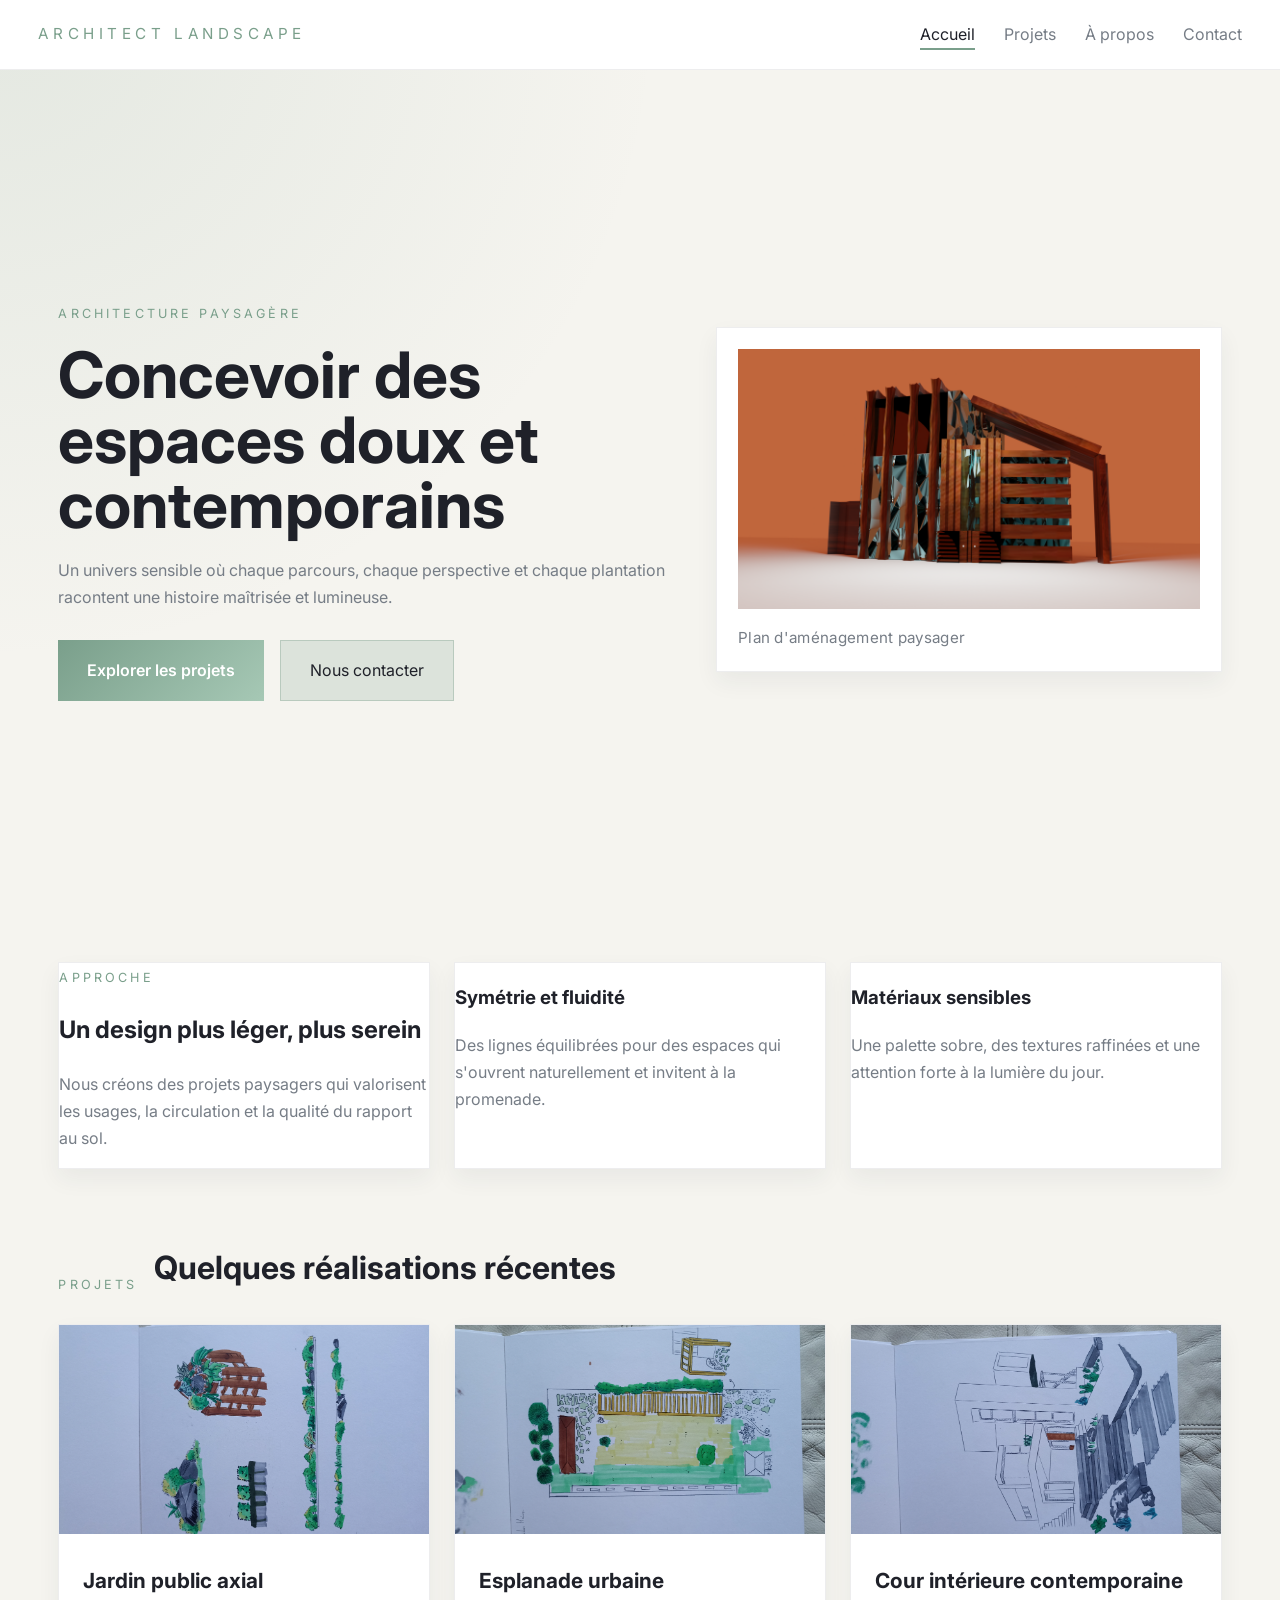
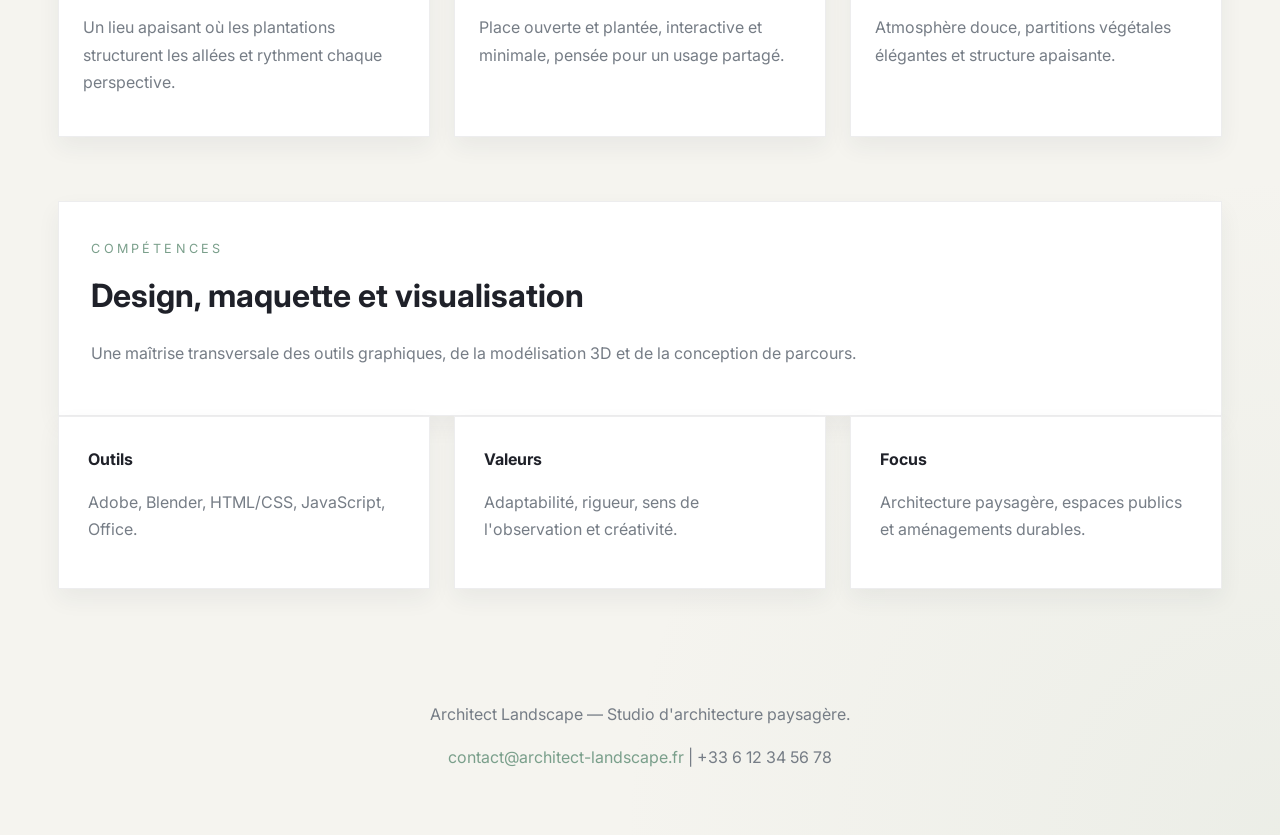
==== commit e3644dfa: "Corrige responsive, contraste de texte, README et ajoute crossorigin pour les polices externes" ====
--- a/index.html
+++ b/index.html
@@ -6,7 +6,7 @@
   <title>Architect Landscape | Portfolio</title>
   <link rel="preconnect" href="https://fonts.googleapis.com" />
   <link rel="preconnect" href="https://fonts.gstatic.com" crossorigin />
-  <link href="https://fonts.googleapis.com/css2?family=Inter:wght@400;500;600;700;800&display=swap" rel="stylesheet" />
+  <link href="https://fonts.googleapis.com/css2?family=Inter:wght@400;500;600;700;800&display=swap" rel="stylesheet" crossorigin="anonymous" />
   <link rel="stylesheet" href="css/style.css" />
 </head>
 <body>
--- a/css/style.css
+++ b/css/style.css
@@ -1,17 +1,18 @@
 ﻿:root {
   color-scheme: light;
-  --bg: #f6f4ef;
+  --bg: #f5f4ef;
   --surface: #ffffff;
-  --surface-soft: rgba(255, 255, 255, 0.9);
+  --surface-soft: rgba(255, 255, 255, 0.96);
   --text: #1f2129;
-  --muted: #6f737d;
+  --muted: #767d86;
   --accent: #7a9f8b;
-  --accent-soft: #e7f1ea;
+  --accent-soft: #f0f4ed;
   --border: rgba(31, 33, 41, 0.08);
-  --shadow: 0 14px 45px rgba(42, 48, 63, 0.12);
-  --shadow-soft: 0 12px 32px rgba(38, 45, 62, 0.08);
-  --radius: 28px;
-  --radius-sm: 18px;
+  --shadow: 0 12px 30px rgba(42, 48, 63, 0.08);
+  --shadow-soft: 0 10px 22px rgba(38, 45, 62, 0.06);
+  --radius: 0;
+  --radius-sm: 0;
+  --container-width: 1240px;
   font-family: 'Inter', system-ui, sans-serif;
 }
 
@@ -36,7 +37,7 @@
 img {
   display: block;
   max-width: 100%;
-  border-radius: 22px;
+  border-radius: 0;
 }
 
 a {
@@ -64,9 +65,8 @@
   align-items: center;
   justify-content: space-between;
   gap: 1rem;
-  padding: 1.4rem 2.4rem;
-  background: rgba(255, 255, 255, 0.88);
-  backdrop-filter: blur(18px);
+  padding: 1.3rem 2.4rem;
+  background: rgba(255, 255, 255, 0.98);
   border-bottom: 1px solid rgba(31, 33, 41, 0.08);
 }
 
@@ -87,8 +87,8 @@
   display: none;
   padding: 0.75rem 1rem;
   background: rgba(255, 255, 255, 0.95);
-  border-radius: 999px;
-  box-shadow: var(--shadow-soft);
+  border-radius: 0;
+  box-shadow: none;
 }
 
 .nav-links {
@@ -104,6 +104,7 @@
   position: relative;
   color: var(--muted);
   transition: color 0.25s ease;
+  padding: 0.2rem 0;
 }
 
 .nav-links a:hover,
@@ -117,12 +118,14 @@
   position: absolute;
   left: 0;
   right: 0;
-  bottom: -0.4rem;
+  bottom: -0.2rem;
   height: 2px;
   background: var(--accent);
 }
 
 main {
+  width: min(var(--container-width), 100%);
+  margin: 0 auto;
   padding: 2rem 2.4rem 4rem;
 }
 
@@ -177,12 +180,12 @@
   align-items: center;
   justify-content: center;
   padding: 1rem 1.8rem;
-  border-radius: 999px;
-  transition: transform 0.25s ease, box-shadow 0.25s ease, background 0.25s ease;
+  border-radius: 0;
+  transition: transform 0.25s ease, background 0.25s ease;
 }
 
 .btn:hover {
-  transform: translateY(-2px);
+  transform: translateY(-1px);
 }
 
 .btn-primary {
@@ -192,8 +195,8 @@
 }
 
 .btn-secondary {
-  background: rgba(122, 159, 139, 0.12);
-  border: 1px solid rgba(122, 159, 139, 0.24);
+  background: rgba(122, 159, 139, 0.20);
+  border: 1px solid rgba(122, 159, 139, 0.36);
   color: var(--text);
 }
 
@@ -210,7 +213,7 @@
   background: var(--surface);
   border: 1px solid var(--border);
   box-shadow: var(--shadow-soft);
-  border-radius: var(--radius);
+  border-radius: 0;
 }
 
 .hero-visual {
@@ -226,8 +229,9 @@
 }
 
 .visual-card img {
-  border-radius: 24px;
-  box-shadow: var(--shadow-soft);
+  width: 100%;
+  border-radius: 0;
+  box-shadow: none;
 }
 
 .visual-caption {
@@ -239,6 +243,7 @@
 
 .section {
   margin-top: 3rem;
+  padding-top: 1rem;
 }
 
 .section-header {
@@ -279,7 +284,15 @@
 }
 
 .project-card {
+  display: grid;
+  grid-template-rows: auto 1fr;
   overflow: hidden;
+}
+
+.project-card img {
+  width: 100%;
+  height: auto;
+  object-fit: cover;
 }
 
 .project-body {
@@ -345,7 +358,7 @@
   width: 100%;
   background: rgba(245, 244, 239, 0.92);
   border: 1px solid var(--border);
-  border-radius: 18px;
+  border-radius: 0;
   color: var(--text);
   padding: 1rem 1rem;
 }
@@ -402,35 +415,84 @@
   .skill-list {
     grid-template-columns: 1fr;
   }
-}
-
-@media (max-width: 780px) {
+
+  .section-header {
+    flex-direction: column;
+    align-items: flex-start;
+  }
+}
+
+@media (max-width: 900px) {
   .topbar {
     flex-wrap: wrap;
-    padding: 1rem 1.4rem;
+    padding: 1rem 1.5rem;
   }
 
   .nav-toggle {
     display: inline-flex;
+    background: rgba(255, 255, 255, 0.98);
+    border: 1px solid var(--border);
   }
 
   .nav-links {
     display: none;
     flex-direction: column;
     width: 100%;
-    gap: 0.8rem;
+    gap: 0;
     margin-top: 1rem;
+    border-top: 1px solid rgba(31, 33, 41, 0.06);
+    padding-top: 1rem;
   }
 
   .nav-links.show {
     display: flex;
   }
 
+  .nav-links li {
+    width: 100%;
+  }
+
+  .nav-links a {
+    display: block;
+    width: 100%;
+    padding: 0.8rem 0;
+    border-top: 1px solid rgba(31, 33, 41, 0.06);
+  }
+
   .hero {
-    min-height: auto;
+    min-height: 0;
   }
 
   main {
     padding: 1.5rem 1.5rem 3rem;
   }
 }
+
+@media (max-width: 640px) {
+  .hero h1,
+  .page-hero h1 {
+    font-size: 2.6rem;
+  }
+
+  .hero-actions {
+    flex-direction: column;
+    align-items: stretch;
+  }
+
+  .btn {
+    width: 100%;
+  }
+
+  .page-hero {
+    padding: 2rem 1rem;
+  }
+
+  .section {
+    padding-top: 0.8rem;
+  }
+
+  .contact-form,
+  .contact-details {
+    padding: 1.5rem;
+  }
+}
